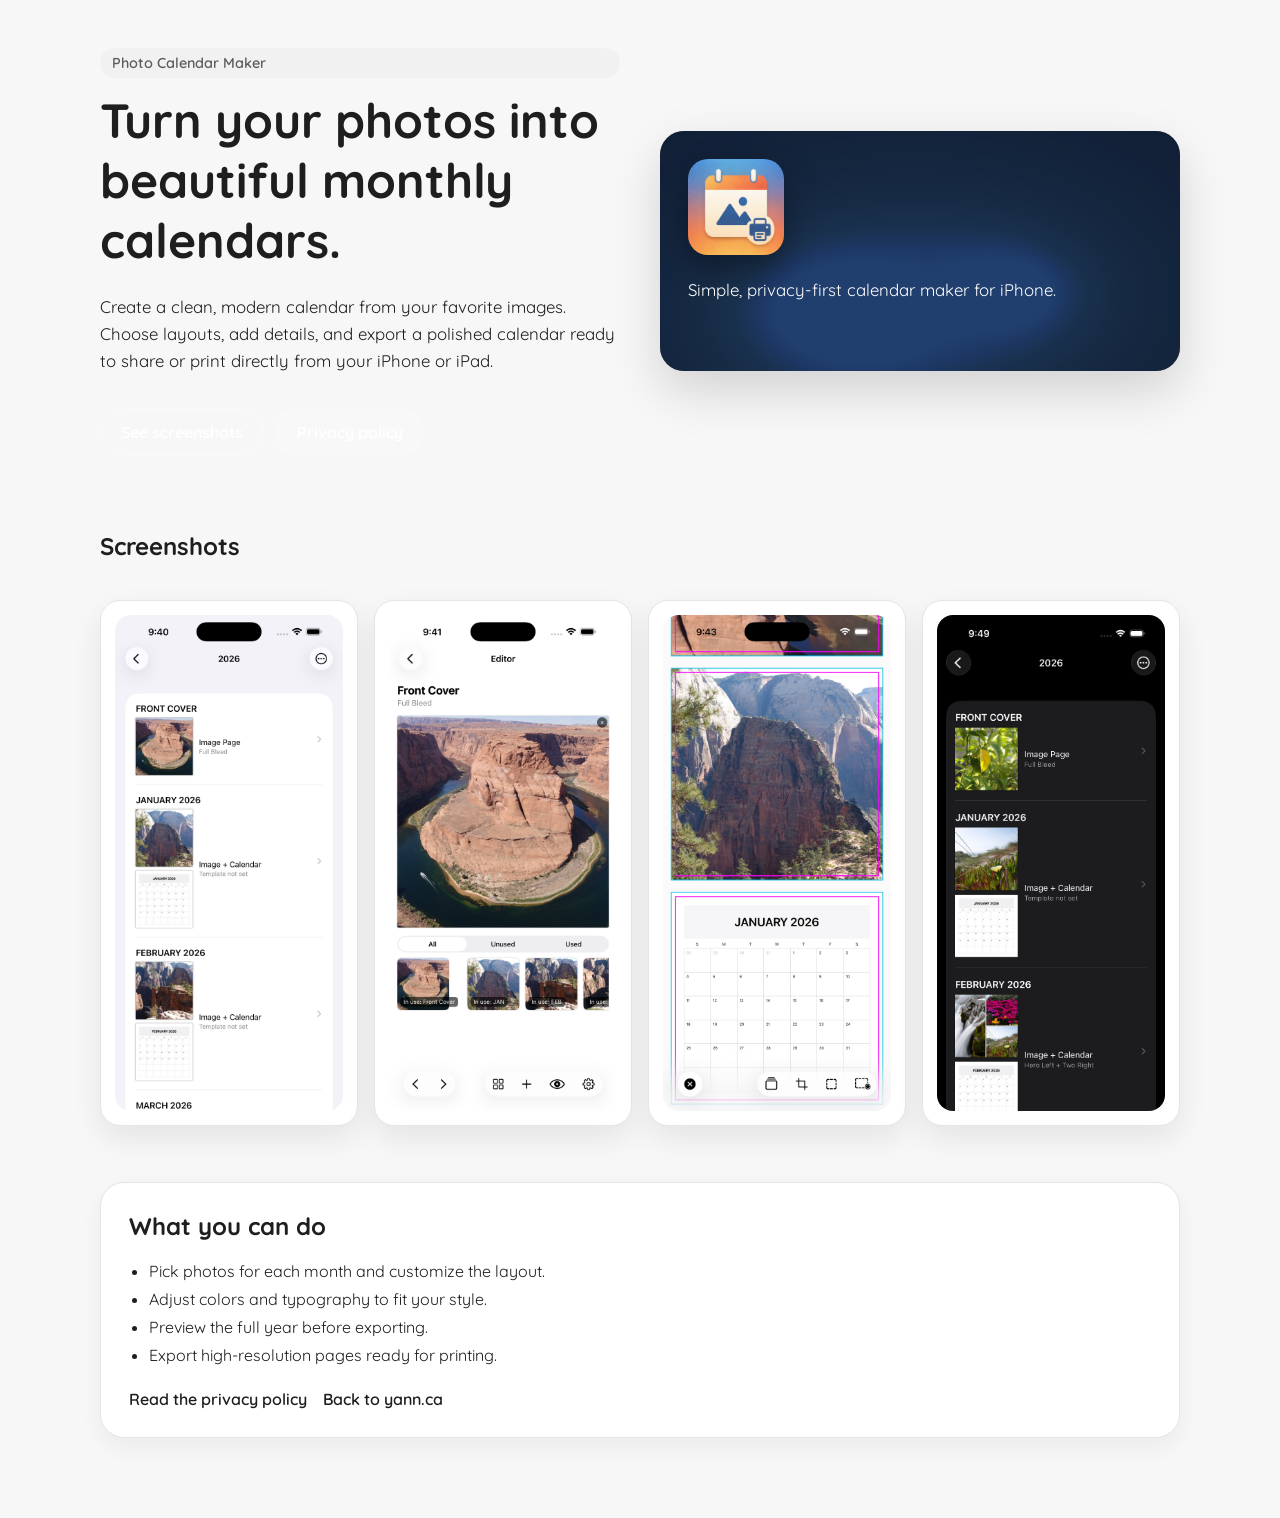
==== calendar/index.html @ b593a130 "Refactor code structure and remove redundant sections for improved readability and maintainability" ====
<!DOCTYPE html>
<html lang="en">

<head>
    <meta charset="UTF-8">
    <meta name="viewport" content="width=device-width, initial-scale=1.0">
    <title>Photo Calendar Maker - Yann Saint-Laurent</title>
    <link rel="stylesheet" href="https://fonts.googleapis.com/css2?family=Quicksand:wght@400;700&display=swap">
    <style>
        :root {
            color-scheme: light;
            --text: #1e1e1e;
            --muted: #5c5c5c;
            --card: #ffffff;
            --border: #e5e5e5;
            --shadow: 0 20px 50px rgba(0, 0, 0, 0.15);
        }

        * {
            box-sizing: border-box;
        }

        body {
            margin: 0;
            font-family: 'Quicksand', sans-serif;
            color: var(--text);
            background: #f7f7f7;
            min-height: 100vh;
        }

        main {
            width: min(1080px, 92vw);
            margin: 0 auto;
            padding: 48px 0 80px;
        }

        .hero {
            display: grid;
            grid-template-columns: minmax(0, 1fr) minmax(0, 1fr);
            gap: 40px;
            align-items: center;
        }

        .hero-card {
            position: relative;
            border-radius: 24px;
            overflow: hidden;
            background: #0c111b;
            color: #fff;
            box-shadow: var(--shadow);
            min-height: 240px;
            padding: 28px;
        }

        .hero-card canvas {
            position: absolute;
            inset: 0;
            width: 100%;
            height: 100%;
            opacity: 0.55;
        }

        .hero-card-content {
            position: relative;
            z-index: 1;
        }

        .icon {
            width: 96px;
            height: 96px;
            border-radius: 20px;
            box-shadow: 0 12px 30px rgba(0, 0, 0, 0.35);
            margin-bottom: 18px;
        }

        h1 {
            font-size: clamp(2rem, 4vw, 3rem);
            margin: 0 0 12px;
        }

        p {
            font-size: 1.05rem;
            line-height: 1.6;
            margin: 0;
        }

        .cta-row {
            display: flex;
            flex-wrap: wrap;
            gap: 12px;
            margin-top: 22px;
        }

        .cta {
            display: inline-flex;
            align-items: center;
            justify-content: center;
            padding: 12px 20px;
            border-radius: 999px;
            border: 1px solid rgba(255, 255, 255, 0.35);
            text-decoration: none;
            color: #fff;
            font-weight: 600;
        }

        .cta.secondary {
            background: rgba(255, 255, 255, 0.18);
        }

        .info {
            display: grid;
            gap: 12px;
        }

        .tag {
            display: inline-block;
            padding: 6px 12px;
            border-radius: 999px;
            background: #f1f1f1;
            color: var(--muted);
            font-weight: 600;
            font-size: 0.9rem;
        }

        .screenshots {
            margin-top: 56px;
            display: grid;
            gap: 20px;
        }

        .screenshots-grid {
            display: grid;
            grid-template-columns: repeat(auto-fit, minmax(220px, 1fr));
            gap: 16px;
        }

        .screenshot {
            border-radius: 20px;
            background: var(--card);
            border: 1px solid var(--border);
            padding: 14px;
            box-shadow: 0 12px 30px rgba(0, 0, 0, 0.08);
        }

        .screenshot img {
            width: 100%;
            border-radius: 16px;
            display: block;
        }

        .section {
            margin-top: 56px;
            background: var(--card);
            border-radius: 24px;
            padding: 28px;
            border: 1px solid var(--border);
            box-shadow: 0 10px 24px rgba(0, 0, 0, 0.05);
        }

        .section h2 {
            margin-top: 0;
        }

        .list {
            margin: 16px 0 0;
            padding-left: 20px;
        }

        .list li {
            margin-bottom: 8px;
        }

        .footer-links {
            margin-top: 24px;
            display: flex;
            gap: 16px;
            flex-wrap: wrap;
        }

        .footer-links a {
            color: var(--text);
            text-decoration: none;
            font-weight: 600;
        }

        @media (max-width: 900px) {
            .hero {
                grid-template-columns: 1fr;
            }
        }
    </style>
</head>

<body>
    <main>
        <section class="hero">
            <div class="info">
                <span class="tag">Photo Calendar Maker</span>
                <h1>Turn your photos into beautiful monthly calendars.</h1>
                <p>Create a clean, modern calendar from your favorite images. Choose layouts, add details, and export a polished calendar ready to share or print directly from your iPhone or iPad.</p>
                <div class="cta-row">
                    <a class="cta" href="#screenshots">See screenshots</a>
                    <a class="cta secondary" href="privacy/">Privacy policy</a>
                </div>
            </div>
            <div class="hero-card" aria-hidden="true">
                <canvas id="glCanvas"></canvas>
                <div class="hero-card-content">
                    <img class="icon" src="../images/calendar/appicon.png" alt="Photo Calendar Maker app icon">
                    <p>Simple, privacy-first calendar maker for iPhone.</p>
                </div>
            </div>
        </section>

        <section class="screenshots" id="screenshots">
            <h2>Screenshots</h2>
            <div class="screenshots-grid">
                <div class="screenshot">
                    <img src="../images/calendar/image1.jpg" alt="Photo Calendar Maker screenshot 1">
                </div>
                <div class="screenshot">
                    <img src="../images/calendar/image2.jpg" alt="Photo Calendar Maker screenshot 2">
                </div>
                <div class="screenshot">
                    <img src="../images/calendar/image3.jpg" alt="Photo Calendar Maker screenshot 3">
                </div>
                <div class="screenshot">
                    <img src="../images/calendar/image4.jpg" alt="Photo Calendar Maker screenshot 4">
                </div>
            </div>
        </section>

        <section class="section">
            <h2>What you can do</h2>
            <ul class="list">
                <li>Pick photos for each month and customize the layout.</li>
                <li>Adjust colors and typography to fit your style.</li>
                <li>Preview the full year before exporting.</li>
                <li>Export high-resolution pages ready for printing.</li>
            </ul>
            <div class="footer-links">
                <a href="privacy/">Read the privacy policy</a>
                <a href="/">Back to yann.ca</a>
            </div>
        </section>
    </main>

    <script src="../shader.js"></script>
</body>

</html>
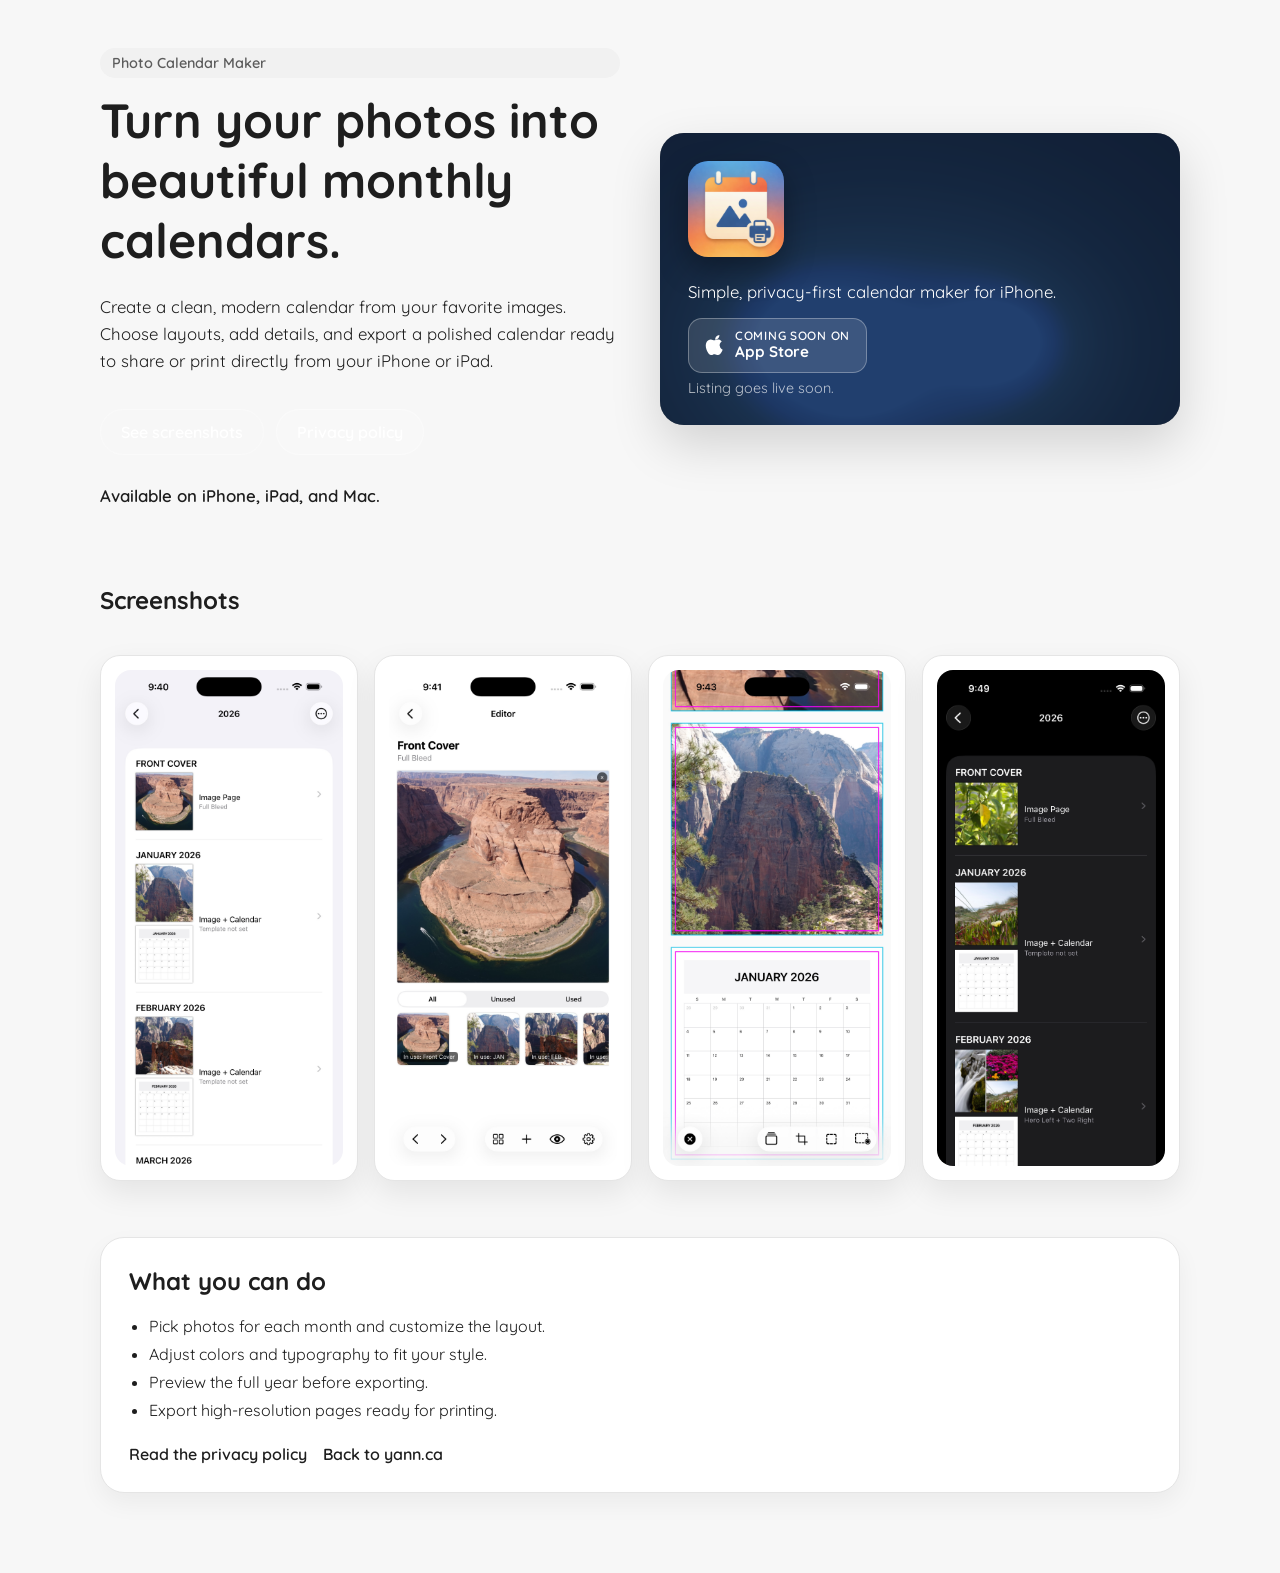
==== commit d3515cb0: "style: Add availability information and store badge to the hero section" ====
--- a/calendar/index.html
+++ b/calendar/index.html
@@ -107,6 +107,51 @@
             background: rgba(255, 255, 255, 0.18);
         }
 
+        .availability {
+            margin-top: 16px;
+            font-weight: 600;
+        }
+
+        .store-badge {
+            margin-top: 12px;
+            display: inline-flex;
+            align-items: center;
+            gap: 10px;
+            padding: 10px 16px;
+            border-radius: 14px;
+            background: rgba(255, 255, 255, 0.12);
+            border: 1px solid rgba(255, 255, 255, 0.3);
+            color: #fff;
+            font-weight: 600;
+        }
+
+        .store-badge svg {
+            width: 20px;
+            height: 20px;
+            fill: currentColor;
+        }
+
+        .store-badge span {
+            display: flex;
+            flex-direction: column;
+            font-size: 0.75rem;
+            line-height: 1.2;
+            text-transform: uppercase;
+            letter-spacing: 0.06em;
+        }
+
+        .store-badge strong {
+            font-size: 0.95rem;
+            text-transform: none;
+            letter-spacing: 0;
+        }
+
+        .store-note {
+            margin-top: 6px;
+            font-size: 0.9rem;
+            color: rgba(255, 255, 255, 0.7);
+        }
+
         .info {
             display: grid;
             gap: 12px;
@@ -202,12 +247,23 @@
                     <a class="cta" href="#screenshots">See screenshots</a>
                     <a class="cta secondary" href="privacy/">Privacy policy</a>
                 </div>
+                <p class="availability">Available on iPhone, iPad, and Mac.</p>
             </div>
             <div class="hero-card" aria-hidden="true">
                 <canvas id="glCanvas"></canvas>
                 <div class="hero-card-content">
                     <img class="icon" src="../images/calendar/appicon.png" alt="Photo Calendar Maker app icon">
                     <p>Simple, privacy-first calendar maker for iPhone.</p>
+                    <div class="store-badge" role="img" aria-label="App Store badge placeholder">
+                        <svg viewBox="0 0 24 24" aria-hidden="true">
+                            <path d="M17.49 12.37c-.03-3.1 2.53-4.58 2.64-4.65-1.43-2.08-3.67-2.36-4.46-2.39-1.88-.19-3.69 1.1-4.64 1.1-.98 0-2.45-1.08-4.03-1.05-2.07.03-4 1.22-5.05 3.05-2.19 3.8-.56 9.4 1.55 12.47 1.06 1.5 2.3 3.17 3.94 3.11 1.6-.06 2.2-1.02 4.12-1.02 1.9 0 2.48 1.02 4.12.99 1.72-.03 2.81-1.54 3.83-3.05 1.22-1.73 1.71-3.43 1.73-3.52-.04-.01-3.31-1.26-3.35-4.04zM15.95 4.04c.86-1.08 1.44-2.56 1.28-4.04-1.24.05-2.78.84-3.67 1.91-.8.94-1.51 2.45-1.32 3.89 1.38.1 2.84-.72 3.71-1.76z" />
+                        </svg>
+                        <span>
+                            <span>Coming soon on</span>
+                            <strong>App Store</strong>
+                        </span>
+                    </div>
+                    <div class="store-note">Listing goes live soon.</div>
                 </div>
             </div>
         </section>
